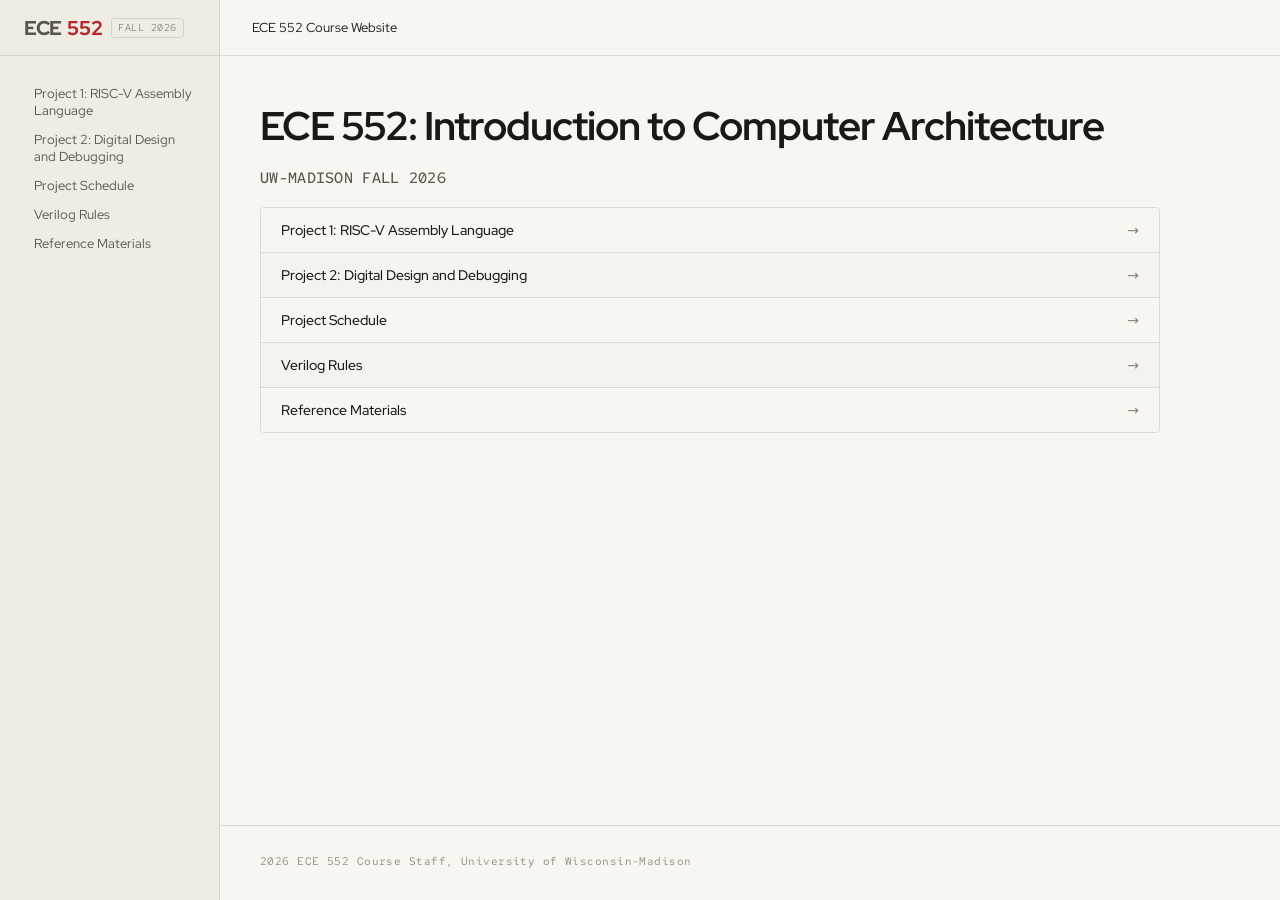
==== index.html @ 8eda38bb "Deploy from riscv32i-arch-course-site@b72f153393881d9b7162bbdcd47a2f769a0eafea" ====
<!doctype html>
<html lang="en">
    <head>
        <meta charset="utf-8">
        <meta name="viewport" content="width=device-width, initial-scale=1.0">
        <title>ECE 552 Course Website</title>
        <link rel="stylesheet" href="/styles/site.css">

        <link rel="preconnect" href="https://fonts.googleapis.com">
        <link rel="preconnect" href="https://fonts.gstatic.com" crossorigin>
        <link href="https://fonts.googleapis.com/css2?family=Red+Hat+Display:ital,wght@0,300;0,400;0,500;0,600;0,700;0,800;1,500;1,600&family=Red+Hat+Mono:wght@300;400;500;600&display=swap" rel="stylesheet">
    </head>

    <body>
        <div class="wa-docs-shell">
            <aside class="wa-docs-rail">
                
                <div class="wa-docs-rail-head">
                    <a class="wa-wordmark" href="/"><span class="wisc">ECE</span><span class="arch">552</span></a>
                    <span class="wa-docs-rail-version">Fall 2026</span>
                </div>

                
                <button type="button" class="wa-docs-disclosure-summary" aria-expanded="false" aria-controls="wa-docs-rail-nav" data-disclosure>
                    <span class="wa-docs-disclosure-label">ECE 552 Course Website</span>
                    <span class="wa-docs-disclosure-icon" aria-hidden="true">+</span>
                </button>

                <nav id="wa-docs-rail-nav" class="wa-docs-rail-nav" aria-label="ECE 552 Course Website" data-mobile-hidden>
                    
                    
                    <a class="wa-docs-rail-link" href="/project1/">Project 1: RISC-V Assembly Language</a>
                    
                    <a class="wa-docs-rail-link" href="/project2/">Project 2: Digital Design and Debugging</a>
                    
                    <a class="wa-docs-rail-link" href="/schedule/">Project Schedule</a>
                    <a class="wa-docs-rail-link" href="/rules/">Verilog Rules</a>
                    <a class="wa-docs-rail-link" href="/html/reference.html">Reference Materials</a>
                </nav>
            </aside>

            <main class="wa-docs-main">
                <div class="wa-docs-topbar">
                    <div class="wa-docs-breadcrumb">
                        
                        <span class="crumb-cur">ECE 552 Course Website</span>
                    </div>
                    
                </div>

                <div class="wa-docs-content is-single-column">
                    <article class="wa-docs-article">
                        
                        <h1 class="wa-docs-h1">ECE 552: Introduction to Computer Architecture</h1>
                        <p class="wa-docs-page-tag">UW-Madison Fall 2026</p>

                        
<div class="wa-docs-quicklinks">
    
    <a class="wa-docs-quicklinks-row" href="/project1/">
        <span class="label">Project 1: RISC-V Assembly Language</span>
        <span class="arrow" aria-hidden="true">&rarr;</span>
    </a>
    
    <a class="wa-docs-quicklinks-row" href="/project2/">
        <span class="label">Project 2: Digital Design and Debugging</span>
        <span class="arrow" aria-hidden="true">&rarr;</span>
    </a>
    

    <a class="wa-docs-quicklinks-row" href="/schedule/">
        <span class="label">Project Schedule</span>
        <span class="arrow" aria-hidden="true">&rarr;</span>
    </a>

    <a class="wa-docs-quicklinks-row" href="/rules/">
        <span class="label">Verilog Rules</span>
        <span class="arrow" aria-hidden="true">&rarr;</span>
    </a>

    <a class="wa-docs-quicklinks-row" href="/html/reference.html">
        <span class="label">Reference Materials</span>
        <span class="arrow" aria-hidden="true">&rarr;</span>
    </a>
</div>


                        
                    </article>

                    
                </div>

                <footer class="wa-docs-footer">
                    <p>2026 ECE 552 Course Staff, University of Wisconsin-Madison</p>
                </footer>
            </main>
        </div>

        
        <script>
            (function () {
                var btn = document.querySelector('[data-disclosure]');
                var nav = document.getElementById('wa-docs-rail-nav');
                if (!btn || !nav) return;
                btn.addEventListener('click', function () {
                    var hidden = nav.hasAttribute('data-mobile-hidden');
                    if (hidden) {
                        nav.removeAttribute('data-mobile-hidden');
                    } else {
                        nav.setAttribute('data-mobile-hidden', '');
                    }
                    btn.setAttribute('aria-expanded', hidden ? 'true' : 'false');
                    btn.querySelector('.wa-docs-disclosure-icon').textContent = hidden ? '×' : '+';
                });
            })();
        </script>
    </body>
</html>
---- styles/site.css ----
/*
 * The ECE 552 site's stylesheet. Hand-written and shipped as-is: it is
 * passthrough-copied by eleventy.config.js, so there is no CSS build step
 * and no generated file to keep in sync.
 *
 * The design is a documentation shell -- sticky left rail of page links, a
 * breadcrumb topbar, a measured article column, and a sticky "on this page"
 * table of contents -- over a warm paper/ink palette with a Wisconsin red
 * accent. Structure is carried by hairlines and the type scale; there are
 * deliberately no cards, shadows or fills beyond the callout tints.
 *
 * Class vocabulary is shared with the markup in _includes/project.njk. Three
 * class names are not ours to rename: .instructions-box (emitted by
 * markdown-it-container for `::: instructions-box` blocks), .table-scroll
 * (emitted by the table renderer override in eleventy.config.js) and .line
 * (emitted by Shiki).
 */

/* ── design tokens ───────────────────────────────────────────── */
:root {
  --red: #b8252b;

  --ink: #1a1916;
  --ink-mute: #5a554e;
  --ink-faint: #8a857c;
  --paper: #f8f6f1;
  --paper-2: #efece4;
  --rule: rgba(26, 25, 22, 0.12);
  --rule-strong: rgba(26, 25, 22, 0.22);

  --red-tint: rgba(184, 37, 43, 0.03);
  --red-wash: rgba(184, 37, 43, 0.08);
  --red-edge: rgba(184, 37, 43, 0.35);
  --code-fill: rgba(26, 25, 22, 0.06);

  --sans: "Red Hat Display", system-ui, -apple-system, BlinkMacSystemFont, sans-serif;
  --mono: "Red Hat Mono", ui-monospace, SFMono-Regular, Menlo, monospace;

  /* Shared height of the two boxes that make up the page's header band:
     the rail's wordmark head and the main column's breadcrumb topbar. Both
     are min-height: var(--head-h) with box-sizing: border-box, so their
     bottom hairlines land on the same pixel row and read as one unbroken
     rule across the page. Neither box may set vertical padding large
     enough to grow past it. */
  --head-h: 56px;
}

* { box-sizing: border-box; }

html, body { margin: 0; padding: 0; min-height: 100%; }
html { scroll-behavior: smooth; }

body {
  background: var(--paper);
  color: var(--ink);
  font-family: var(--sans);
  -webkit-font-smoothing: antialiased;
  overflow-x: hidden;
}

a { color: inherit; }

/* ── wordmark ────────────────────────────────────────────────── */
.wa-wordmark {
  font-family: var(--sans);
  font-weight: 800;
  font-size: 20px;
  letter-spacing: -0.02em;
  line-height: 1;
  display: inline-flex;
  align-items: baseline;
  gap: 0.28em;
  text-decoration: none;
}
.wa-wordmark > .wisc { color: var(--ink-mute); }
.wa-wordmark > .arch { color: var(--red); }

/* ── docs shell ──────────────────────────────────────────────── */
.wa-docs-shell {
  width: 100%;
  min-height: 100vh;
  background: var(--paper);
  color: var(--ink);
  display: flex;
}

/* left rail */
.wa-docs-rail {
  width: 240px;
  flex-shrink: 0;
  background: var(--paper-2);
  border-right: 1px solid var(--rule);
  /* No padding-top: the rail head is the first child and has to start at
     y=0 so its bottom hairline lines up with the topbar's. */
  padding: 0 0 60px;
  position: sticky;
  top: 0;
  /* align-self keeps this a sticky box of its own rather than a stretched
     flex item, so its height has to be stated: without min-height the
     panel and its right hairline stop after the last nav link. Pinned at
     top: 0 with min == max == 100vh, it covers the viewport at every
     scroll position and scrolls internally when the nav outgrows it. */
  align-self: flex-start;
  min-height: 100vh;
  max-height: 100vh;
  overflow-y: auto;
}
.wa-docs-rail-head {
  display: flex;
  align-items: center;
  gap: 9px;
  min-height: var(--head-h);
  padding: 0 24px;
  border-bottom: 1px solid var(--rule);
  margin-bottom: 24px;
}
/* Term badge, inline to the right of the wordmark rather than stacked
   under it -- stacking is what made the rail head twice the topbar's
   height. A hairline outline, no fill: the same structure-by-rules
   treatment as the rest of the shell. 10px text on a 1 line-height plus
   4px/1px of padding and border makes it exactly 20px tall, matching the
   wordmark's own line box, so the row centres cleanly. */
.wa-docs-rail-version {
  font-family: var(--mono);
  font-size: 10px;
  line-height: 1;
  color: var(--ink-faint);
  letter-spacing: 0.05em;
  text-transform: uppercase;
  white-space: nowrap;
  padding: 4px 6px;
  border: 1px solid var(--rule);
  border-radius: 3px;
}
.wa-docs-rail-nav { padding: 0 16px 0 22px; }
.wa-docs-rail-link {
  display: block;
  padding: 5px 10px;
  border-radius: 3px;
  font-size: 13px;
  color: var(--ink-mute);
  margin-bottom: 2px;
  border-left: 2px solid transparent;
  text-decoration: none;
}
.wa-docs-rail-link:hover,
.wa-docs-rail-link:focus-visible { color: var(--ink); outline: none; }
.wa-docs-rail-link.is-active {
  color: var(--ink);
  background: var(--red-wash);
  border-left-color: var(--red);
  font-weight: 600;
}

/* main column */
.wa-docs-main { flex: 1; min-width: 0; display: flex; flex-direction: column; }

/* top bar */
.wa-docs-topbar {
  display: flex;
  align-items: center;
  justify-content: space-between;
  gap: 16px;
  /* Height comes from --head-h, not from padding, so it stays locked to
     the rail head; the 8px is only a floor for a breadcrumb that wraps. */
  min-height: var(--head-h);
  padding: 8px 48px;
  border-bottom: 1px solid var(--rule);
  font-size: 13px;
  position: sticky;
  top: 0;
  background: var(--paper);
  z-index: 10;
}
.wa-docs-breadcrumb {
  display: flex;
  align-items: center;
  gap: 16px;
  min-width: 0;
  color: var(--ink-mute);
}
.wa-docs-breadcrumb .crumb-mono {
  font-family: var(--mono);
  font-size: 11px;
  color: var(--ink-faint);
  white-space: nowrap;
}
.wa-docs-breadcrumb .crumb-sep { color: var(--ink-faint); }
.wa-docs-breadcrumb .crumb-cur {
  color: var(--ink);
  overflow: hidden;
  text-overflow: ellipsis;
  white-space: nowrap;
}

.wa-docs-topbar-right {
  display: flex;
  gap: 14px;
  align-items: center;
}
.wa-docs-topbar-link {
  color: var(--ink-mute);
  text-decoration: none;
  font-size: 13px;
  white-space: nowrap;
}
.wa-docs-topbar-link:hover,
.wa-docs-topbar-link:focus-visible { color: var(--ink); outline: none; }

/* two-col content */
.wa-docs-content {
  flex: 1;
  display: grid;
  grid-template-columns: minmax(0, 1fr) 200px;
  gap: 48px;
  padding: 56px 56px 80px;
}
.wa-docs-content.is-single-column { grid-template-columns: minmax(0, 1fr); }

/* 900px, not the 760px this started at. The pages are instruction-format
   diagrams, opcode tables and SystemVerilog listings rather than prose, and
   760px forced most of them to scroll. The fixed chrome around the article
   is 600px (240 rail + 2x56 page padding + 48 gap + 200 contents), so the
   cap only binds from ~1500px up; at 1440x900 the column simply fills the
   840px that are left, and at 1728 it settles at 900 with the slack going
   to the right margin. Above 900 the 44px h1 starts to look small against
   its own measure and body text passes ~120 characters a line. */
.wa-docs-article {
  min-width: 0;
  max-width: 900px;
}

/* page header */
.wa-docs-page-tag {
  font-family: var(--mono);
  font-size: 11px;
  font-weight: 500;
  letter-spacing: 0.02em;
  text-transform: uppercase;
  color: var(--red);
  margin: 0 0 36px;
}

.wa-docs-h1 {
  font-size: 44px;
  font-weight: 700;
  letter-spacing: -0.025em;
  line-height: 1.1;
  margin: 0 0 18px;
  text-wrap: balance;
}

/* draft banner -- project pages whose front matter is still draft: true.
   Sticks under the topbar so it stays visible while reading. */
.draft-banner {
  position: sticky;
  top: 0;
  z-index: 9;
  margin: 0 0 32px;
  padding: 10px 16px;
  border-radius: 2px;
  background: var(--red);
  color: var(--paper);
  font-family: var(--mono);
  font-size: 11px;
  font-weight: 600;
  letter-spacing: 0.12em;
  text-transform: uppercase;
  text-align: center;
}

/* ── markdown content inside .wa-docs-article ───────────────── */
.wa-docs-article h2 {
  font-size: 26px;
  font-weight: 700;
  margin: 48px 0 16px;
  letter-spacing: -0.015em;
  line-height: 1.2;
  padding-bottom: 10px;
  border-bottom: 1px solid var(--rule);
  color: var(--ink);
  scroll-margin-top: 88px;
  text-wrap: balance;
}
.wa-docs-article h3 {
  font-size: 19px;
  font-weight: 600;
  margin: 32px 0 12px;
  letter-spacing: -0.01em;
  color: var(--ink);
  scroll-margin-top: 88px;
  text-wrap: balance;
}
.wa-docs-article h4 {
  font-size: 15px;
  font-weight: 600;
  margin: 24px 0 10px;
  color: var(--ink);
  scroll-margin-top: 88px;
}
.wa-docs-article p {
  font-size: 15px;
  line-height: 1.65;
  color: var(--ink-mute);
  margin: 0 0 16px;
  text-wrap: pretty;
}
.wa-docs-article a {
  color: var(--red);
  text-decoration: none;
  border-bottom: 1px solid var(--red-edge);
}
.wa-docs-article a:hover,
.wa-docs-article a:focus-visible { border-bottom-color: var(--red); outline: none; }
.wa-docs-article ul,
.wa-docs-article ol {
  font-size: 15px;
  line-height: 1.65;
  color: var(--ink-mute);
  margin: 0 0 16px;
  padding-left: 24px;
}
.wa-docs-article li { margin-bottom: 6px; }
.wa-docs-article li > p { margin: 0 0 8px; }
.wa-docs-article code {
  font-family: var(--mono);
  font-size: 13px;
  background: var(--code-fill);
  padding: 1px 6px;
  border-radius: 3px;
  color: var(--ink);
}
.wa-docs-article blockquote {
  border-left: 3px solid var(--red);
  padding: 4px 16px;
  margin: 0 0 16px;
  color: var(--ink-mute);
  background: var(--red-tint);
}
/* Shiki writes its own token colors inline; the theme's background is
   remapped to --paper-2 in eleventy.config.js so this frame matches. */
.wa-docs-article pre {
  font-family: var(--mono);
  font-size: 13px;
  background: var(--paper-2);
  border: 1px solid var(--rule);
  border-radius: 4px;
  padding: 14px 16px;
  margin: 0 0 20px;
  overflow-x: auto;
  line-height: 1.55;
}
.wa-docs-article pre code {
  background: none;
  padding: 0;
  border-radius: 0;
  font-size: inherit;
  color: inherit;
}
/* Wide tables scroll inside the measure rather than widening the page. */
.table-scroll {
  margin: 0 0 20px;
  overflow-x: auto;
  overflow-y: hidden;
}
.wa-docs-article table {
  border-collapse: collapse;
  width: 100%;
  font-size: 14px;
  margin: 0;
}
.wa-docs-article th,
.wa-docs-article td {
  text-align: left;
  padding: 8px 12px;
  border-bottom: 1px solid var(--rule);
  vertical-align: top;
}
.wa-docs-article th {
  font-family: var(--mono);
  font-size: 11px;
  text-transform: uppercase;
  letter-spacing: 0.05em;
  color: var(--ink-faint);
  font-weight: 500;
  white-space: nowrap;
}
.wa-docs-article img {
  max-width: 100%;
  height: auto;
  border-radius: 4px;
  border: 1px solid var(--rule);
}
.wa-docs-article hr {
  border: 0;
  border-top: 1px solid var(--rule);
  margin: 32px 0;
}

/* instructions-box container (::: instructions-box) */
.wa-docs-article .instructions-box {
  border: 1px solid var(--rule);
  border-left: 3px solid var(--red);
  border-radius: 4px;
  padding: 20px 24px 4px;
  background: var(--red-tint);
  margin: 0 0 32px;
}
.wa-docs-article .instructions-box > h2:first-child,
.wa-docs-article .instructions-box > h3:first-child {
  margin-top: 0;
  border-bottom: none;
  padding-bottom: 0;
}

/* ── homepage page list ─────────────────────────────────────── */
/* These live inside .wa-docs-article, so every rule that has to beat the
   article's generic red link styling is scoped to it. */
.wa-docs-article .wa-docs-quicklinks {
  border: 1px solid var(--rule);
  border-radius: 4px;
  overflow: hidden;
  margin-top: 8px;
}
.wa-docs-article .wa-docs-quicklinks-row {
  display: grid;
  grid-template-columns: minmax(0, 1fr) 24px;
  gap: 16px;
  align-items: center;
  padding: 13px 20px;
  text-decoration: none;
  border: 0;
  border-bottom: 1px solid var(--rule);
  background: var(--paper);
  font-size: 14px;
  color: var(--ink);
}
.wa-docs-article .wa-docs-quicklinks-row:nth-child(even) { background: rgba(26, 25, 22, 0.012); }
.wa-docs-article .wa-docs-quicklinks-row:last-child { border-bottom: none; }
.wa-docs-article .wa-docs-quicklinks-row:hover,
.wa-docs-article .wa-docs-quicklinks-row:focus-visible {
  background: var(--red-wash);
  color: var(--red);
  outline: none;
}
.wa-docs-article .wa-docs-quicklinks-row .label { font-weight: 500; }
.wa-docs-article .wa-docs-quicklinks-row .arrow { color: var(--ink-faint); text-align: right; }
.wa-docs-article .wa-docs-quicklinks-row:hover .arrow,
.wa-docs-article .wa-docs-quicklinks-row:focus-visible .arrow { color: var(--red); }

/* ── reference-material rows ────────────────────────────────── */
.wa-docs-article .download-link {
  margin: 0;
  font-size: 15px;
  font-weight: 500;
}
.wa-docs-article .download-link a {
  display: block;
  padding: 12px 0;
  border: 0;
  border-bottom: 1px solid var(--rule);
  color: var(--ink);
}
.wa-docs-article .download-link:last-child a { border-bottom: none; }
.wa-docs-article .download-link a:hover,
.wa-docs-article .download-link a:focus-visible { color: var(--red); }

/* ── prev / next pager ──────────────────────────────────────── */
.wa-docs-article .wa-docs-prev-next {
  display: grid;
  grid-template-columns: 1fr 1fr;
  gap: 16px;
  margin-top: 56px;
}
.wa-docs-article .wa-docs-prev-next a {
  display: block;
  padding: 18px 20px;
  border: 1px solid var(--rule);
  border-radius: 4px;
  text-decoration: none;
  color: var(--ink);
  font-size: 15px;
  font-weight: 600;
}
.wa-docs-article .wa-docs-prev-next a:hover,
.wa-docs-article .wa-docs-prev-next a:focus-visible { border-color: var(--rule-strong); outline: none; }
.wa-docs-article .wa-docs-prev-next .next { text-align: right; grid-column: 2; }
.wa-docs-article .wa-docs-prev-next .arrow {
  font-family: var(--mono);
  font-weight: 500;
  color: var(--ink-faint);
}

/* ── on-this-page table of contents ─────────────────────────── */
.wa-docs-toc {
  position: sticky;
  top: 80px;
  align-self: flex-start;
  padding-top: 4px;
}
.wa-docs-toc .h {
  font-family: var(--mono);
  font-size: 10px;
  font-weight: 500;
  color: var(--ink-faint);
  letter-spacing: 0.08em;
  text-transform: uppercase;
  margin-bottom: 12px;
}
.wa-docs-toc-list {
  display: flex;
  flex-direction: column;
  gap: 2px;
  list-style: none;
  margin: 0;
  padding: 0 0 0 12px;
  border-left: 1px solid var(--rule);
}
.wa-docs-toc-list > li { margin: 0; }
.wa-docs-toc-list a {
  display: block;
  font-size: 12.5px;
  color: var(--ink-mute);
  text-decoration: none;
  padding: 4px 0;
}
.wa-docs-toc-list a:hover,
.wa-docs-toc-list a:focus-visible { color: var(--ink); outline: none; }
.wa-docs-toc-list details { margin: 0; }
.wa-docs-toc-list details > summary {
  list-style: none;
  cursor: pointer;
  display: block;
  padding: 4px 0;
  font-size: 12.5px;
  color: var(--ink-mute);
}
.wa-docs-toc-list details > summary::-webkit-details-marker { display: none; }
.wa-docs-toc-list details > summary a {
  display: inline;
  padding: 0;
  color: inherit;
  text-decoration: none;
}
.wa-docs-toc-sublist {
  list-style: none;
  padding: 0 0 0 12px;
  margin: 4px 0 8px;
  border-left: 1px solid var(--rule);
}
.wa-docs-toc-sublist li { margin: 0; }
.wa-docs-toc-sublist a {
  display: block;
  padding: 3px 0 3px 8px;
  font-size: 12px;
  color: var(--ink-faint);
}

/* ── footer ─────────────────────────────────────────────────── */
.wa-docs-footer {
  padding: 32px 56px 36px;
  border-top: 1px solid var(--rule);
  font-family: var(--mono);
  font-size: 11px;
  color: var(--ink-faint);
  letter-spacing: 0.04em;
}
.wa-docs-footer p { margin: 0; }

/* mobile nav disclosure button -- hidden by default (desktop) */
.wa-docs-disclosure-summary {
  display: none;
  appearance: none;
  background: transparent;
  border: 0;
  width: 100%;
  text-align: left;
  font: inherit;
  color: inherit;
  cursor: pointer;
}

/* ── responsive ─────────────────────────────────────────────── */
/* The narrow-desktop tier trades chrome for column: a 20px-narrower rail
   and tighter page padding buy the article ~60px back. It used to start at
   1100px, which was fine while the article was capped at 760px -- below
   that the cap never bound and the tier only affected margins. With a
   900px cap the article is space-limited all the way up to ~1500px, so the
   trade is worth making sooner. 1280px is where the roomy desktop chrome
   (600px of it) would otherwise squeeze the column under ~680px, which is
   about the narrowest the wider opcode tables read at. */
@media (max-width: 1280px) {
  .wa-docs-rail { width: 220px; }
  .wa-docs-topbar { padding: 8px 32px; }
  .wa-docs-content { padding: 48px 40px 64px; gap: 40px; }
  .wa-docs-h1 { font-size: 40px; }
  .wa-docs-footer { padding: 28px 40px 32px; }
}

@media (max-width: 860px) {
  .wa-docs-shell { flex-direction: column; }
  .wa-docs-rail {
    width: 100%;
    min-height: 0;
    max-height: none;
    position: relative;
    top: auto;
    border-right: none;
    border-bottom: 1px solid var(--rule);
    padding: 0 0 24px;
    overflow-y: visible;
  }
  .wa-docs-rail-head { padding: 0 28px; margin-bottom: 18px; }
  .wa-docs-rail-nav { padding: 8px 16px 16px 28px; }

  .wa-docs-topbar { padding: 8px 28px; }

  .wa-docs-content,
  .wa-docs-content.is-single-column {
    grid-template-columns: 1fr;
    padding: 40px 28px 56px;
    gap: 32px;
  }
  .wa-docs-article { max-width: 100%; }
  .wa-docs-toc { display: none; }
  .wa-docs-h1 { font-size: 36px; }
  .wa-docs-article .wa-docs-prev-next { grid-template-columns: 1fr; }
  .wa-docs-article .wa-docs-prev-next .next { text-align: left; grid-column: 1; }
  .wa-docs-footer { padding: 24px 28px; }

  /* show disclosure button on mobile */
  .wa-docs-disclosure-summary {
    display: flex;
    align-items: center;
    justify-content: space-between;
    gap: 12px;
    padding: 14px 28px;
    margin: 0;
    font-family: var(--mono);
    font-size: 11px;
    font-weight: 500;
    color: rgba(26, 25, 22, 0.55);
    letter-spacing: 0.08em;
    text-transform: uppercase;
    border-top: 1px solid rgba(26, 25, 22, 0.08);
  }
  .wa-docs-disclosure-label {
    overflow: hidden;
    text-overflow: ellipsis;
    white-space: nowrap;
  }
  .wa-docs-disclosure-icon {
    font-size: 18px;
    line-height: 1;
    font-weight: 300;
    color: rgba(26, 25, 22, 0.45);
  }
  .wa-docs-rail-nav[data-mobile-hidden] { display: none; }
}

@media (max-width: 560px) {
  /* Phone viewports get a shorter header band; the rail head and the
     topbar are stacked here, so 56px twice is a lot of chrome to scroll
     past. 48px still clears the 20px wordmark and its badge. */
  :root { --head-h: 48px; }
  .wa-docs-rail-head { padding: 0 18px; }
  .wa-docs-rail-nav { padding: 8px 12px 12px 18px; }
  .wa-docs-disclosure-summary { padding: 14px 18px; }
  .wa-docs-topbar { padding: 8px 18px; gap: 10px; }
  .wa-docs-topbar-link { font-size: 12px; }
  .wa-docs-content,
  .wa-docs-content.is-single-column { padding: 32px 18px 48px; gap: 24px; }
  .wa-docs-h1 { font-size: 30px; margin-bottom: 14px; }
  .wa-docs-article .instructions-box { padding: 16px 18px 4px; }
  .wa-docs-article .wa-docs-quicklinks-row { padding: 14px 16px; }
  .wa-docs-footer { padding: 20px 18px; font-size: 10.5px; }
}
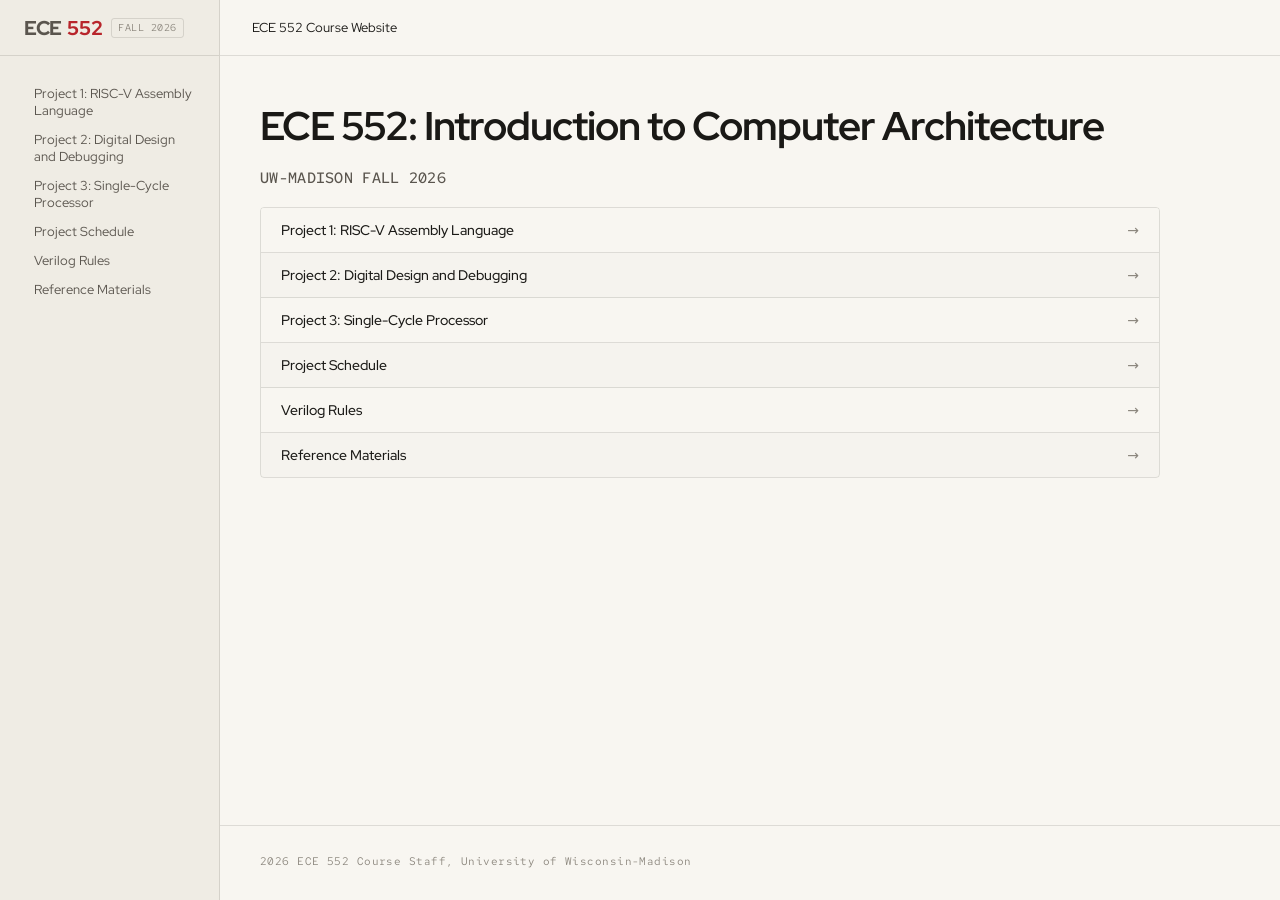
==== commit f9e332a5: "Deploy from riscv32i-arch-course-site@7d14f218cf69f2383c5db7f2ab33e2f9c0ee6821" ====
--- a/index.html
+++ b/index.html
@@ -37,6 +37,8 @@
                     
                     <a class="wa-docs-rail-link" href="/project2/">Project 2: Digital Design and Debugging</a>
                     
+                    <a class="wa-docs-rail-link" href="/project3/">Project 3: Single-Cycle Processor</a>
+                    
                     <a class="wa-docs-rail-link" href="/schedule/">Project Schedule</a>
                     <a class="wa-docs-rail-link" href="/rules/">Verilog Rules</a>
                     <a class="wa-docs-rail-link" href="/html/reference.html">Reference Materials</a>
@@ -68,6 +70,11 @@
     
     <a class="wa-docs-quicklinks-row" href="/project2/">
         <span class="label">Project 2: Digital Design and Debugging</span>
+        <span class="arrow" aria-hidden="true">&rarr;</span>
+    </a>
+    
+    <a class="wa-docs-quicklinks-row" href="/project3/">
+        <span class="label">Project 3: Single-Cycle Processor</span>
         <span class="arrow" aria-hidden="true">&rarr;</span>
     </a>
     
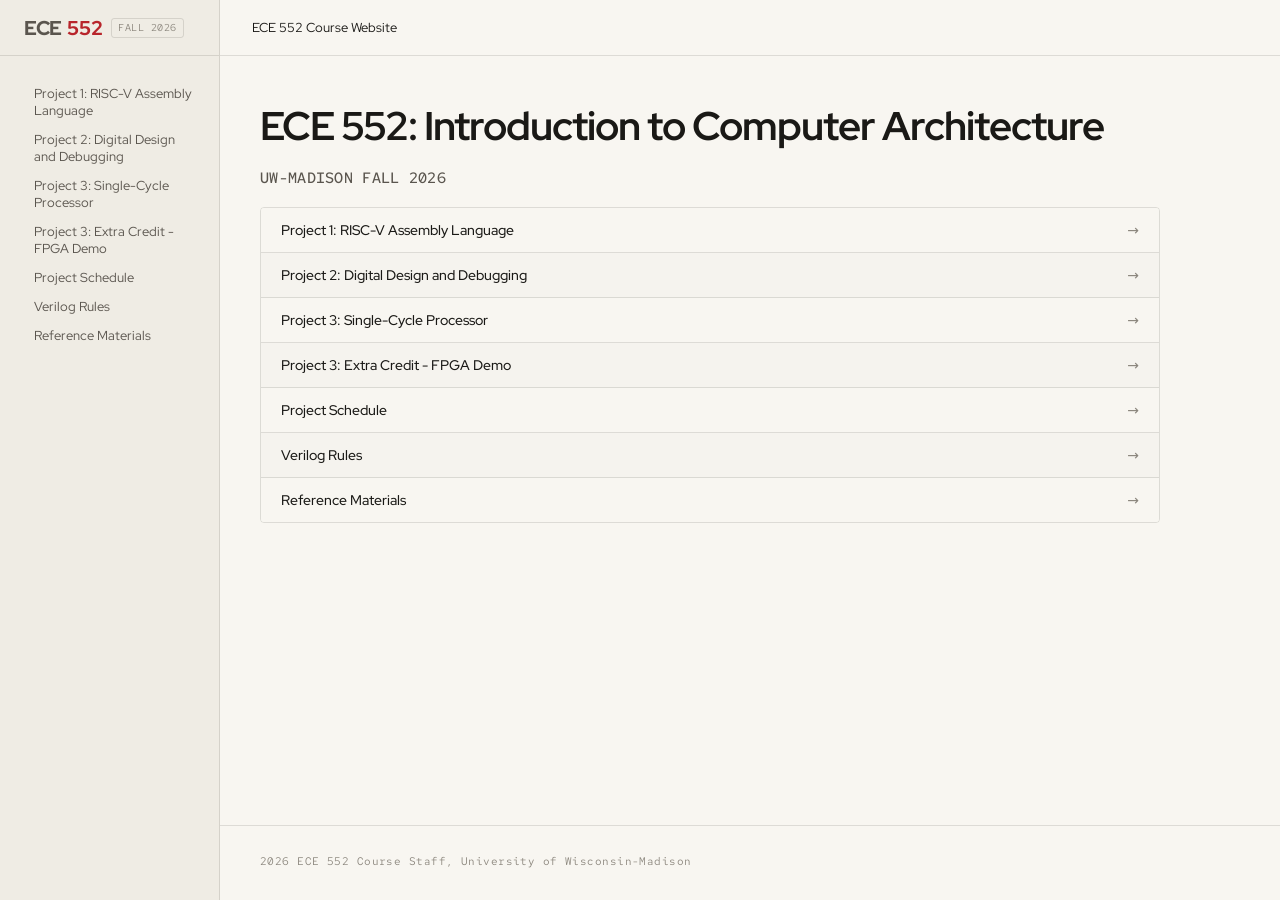
==== commit 9c42331a: "Deploy from riscv32i-arch-course-site@a34adff5537d3bffc76de00ffdca94da51eb260a" ====
--- a/index.html
+++ b/index.html
@@ -39,6 +39,8 @@
                     
                     <a class="wa-docs-rail-link" href="/project3/">Project 3: Single-Cycle Processor</a>
                     
+                    <a class="wa-docs-rail-link" href="/project3_ec/">Project 3: Extra Credit - FPGA Demo</a>
+                    
                     <a class="wa-docs-rail-link" href="/schedule/">Project Schedule</a>
                     <a class="wa-docs-rail-link" href="/rules/">Verilog Rules</a>
                     <a class="wa-docs-rail-link" href="/html/reference.html">Reference Materials</a>
@@ -75,6 +77,11 @@
     
     <a class="wa-docs-quicklinks-row" href="/project3/">
         <span class="label">Project 3: Single-Cycle Processor</span>
+        <span class="arrow" aria-hidden="true">&rarr;</span>
+    </a>
+    
+    <a class="wa-docs-quicklinks-row" href="/project3_ec/">
+        <span class="label">Project 3: Extra Credit - FPGA Demo</span>
         <span class="arrow" aria-hidden="true">&rarr;</span>
     </a>
     
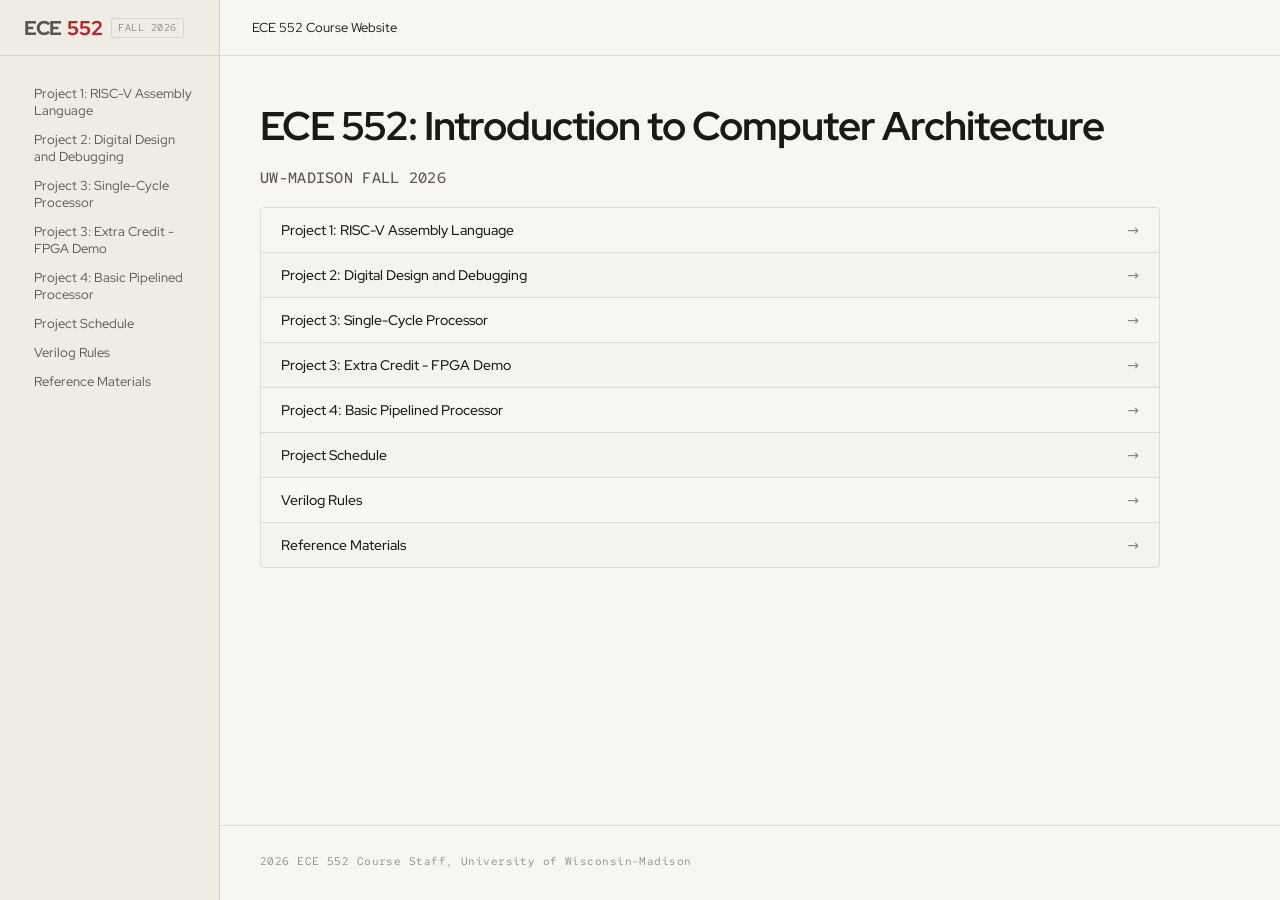
==== commit ad74f2d8: "Deploy from riscv32i-arch-course-site@7c40dd8fc6c7a0332bf5b7bd4dd234f27e5fb69e" ====
--- a/index.html
+++ b/index.html
@@ -41,6 +41,8 @@
                     
                     <a class="wa-docs-rail-link" href="/project3_ec/">Project 3: Extra Credit - FPGA Demo</a>
                     
+                    <a class="wa-docs-rail-link" href="/project4/">Project 4: Basic Pipelined Processor</a>
+                    
                     <a class="wa-docs-rail-link" href="/schedule/">Project Schedule</a>
                     <a class="wa-docs-rail-link" href="/rules/">Verilog Rules</a>
                     <a class="wa-docs-rail-link" href="/html/reference.html">Reference Materials</a>
@@ -82,6 +84,11 @@
     
     <a class="wa-docs-quicklinks-row" href="/project3_ec/">
         <span class="label">Project 3: Extra Credit - FPGA Demo</span>
+        <span class="arrow" aria-hidden="true">&rarr;</span>
+    </a>
+    
+    <a class="wa-docs-quicklinks-row" href="/project4/">
+        <span class="label">Project 4: Basic Pipelined Processor</span>
         <span class="arrow" aria-hidden="true">&rarr;</span>
     </a>
     
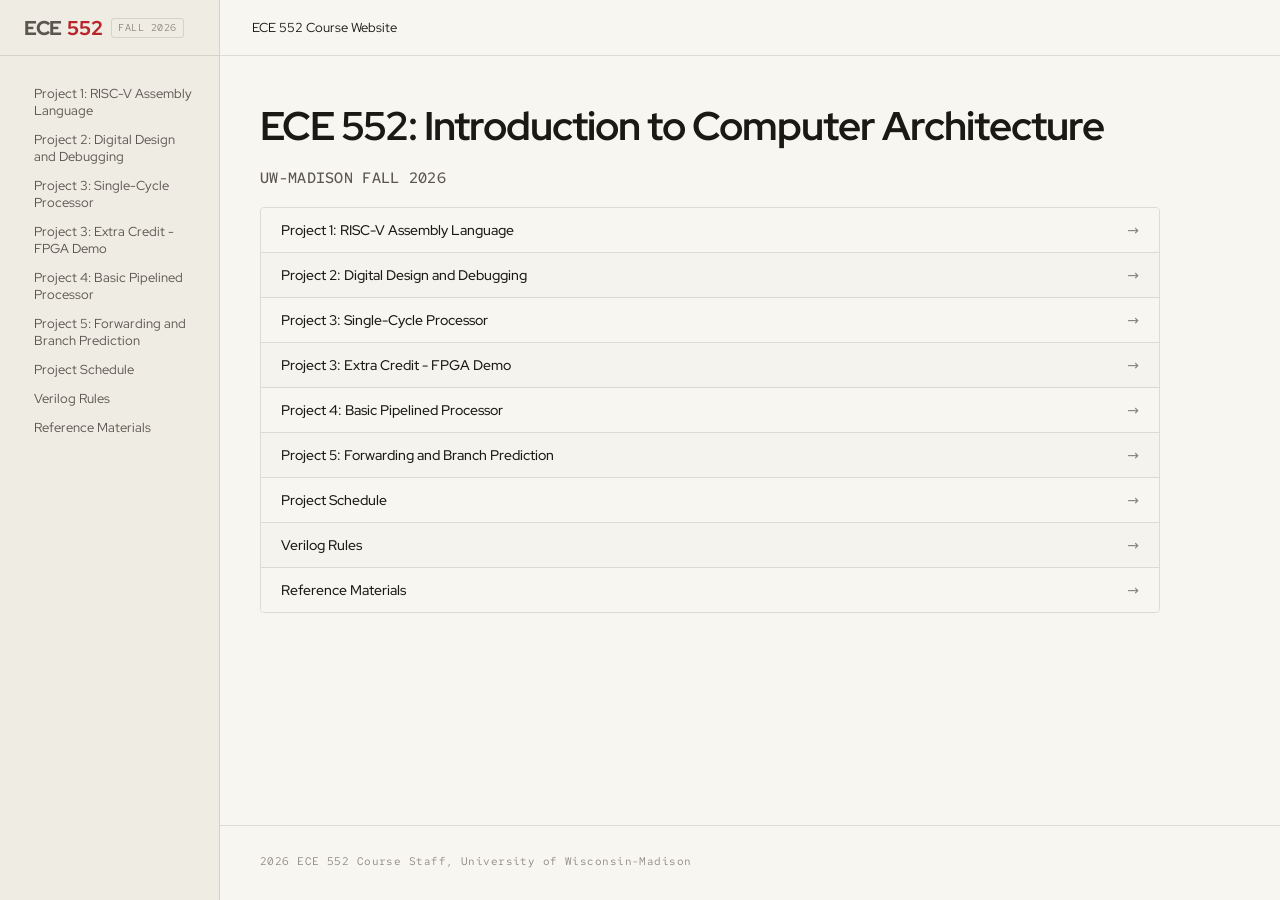
==== commit 1724a100: "Deploy from riscv32i-arch-course-site@39702c43999186aa553a76874ecd9acee77c3485" ====
--- a/index.html
+++ b/index.html
@@ -42,6 +42,8 @@
                     <a class="wa-docs-rail-link" href="/project3_ec/">Project 3: Extra Credit - FPGA Demo</a>
                     
                     <a class="wa-docs-rail-link" href="/project4/">Project 4: Basic Pipelined Processor</a>
+                    
+                    <a class="wa-docs-rail-link" href="/project5/">Project 5: Forwarding and Branch Prediction</a>
                     
                     <a class="wa-docs-rail-link" href="/schedule/">Project Schedule</a>
                     <a class="wa-docs-rail-link" href="/rules/">Verilog Rules</a>
@@ -89,6 +91,11 @@
     
     <a class="wa-docs-quicklinks-row" href="/project4/">
         <span class="label">Project 4: Basic Pipelined Processor</span>
+        <span class="arrow" aria-hidden="true">&rarr;</span>
+    </a>
+    
+    <a class="wa-docs-quicklinks-row" href="/project5/">
+        <span class="label">Project 5: Forwarding and Branch Prediction</span>
         <span class="arrow" aria-hidden="true">&rarr;</span>
     </a>
     
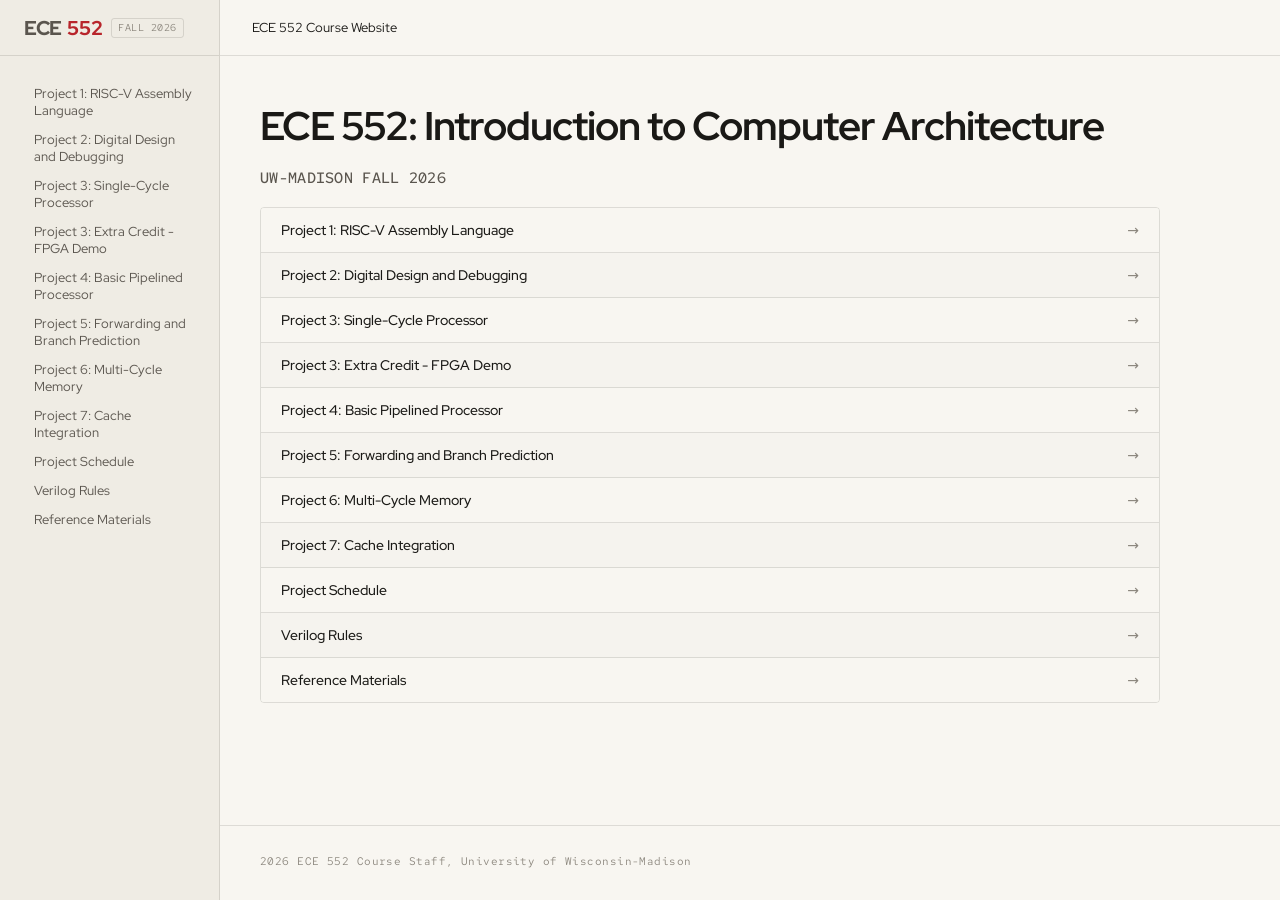
==== commit 1a0e0f62: "Deploy from riscv32i-arch-course-site@433fcac3fbbcf64a669ff3a7e1808d342a9a7e60" ====
--- a/index.html
+++ b/index.html
@@ -44,6 +44,10 @@
                     <a class="wa-docs-rail-link" href="/project4/">Project 4: Basic Pipelined Processor</a>
                     
                     <a class="wa-docs-rail-link" href="/project5/">Project 5: Forwarding and Branch Prediction</a>
+                    
+                    <a class="wa-docs-rail-link" href="/project6/">Project 6: Multi-Cycle Memory</a>
+                    
+                    <a class="wa-docs-rail-link" href="/project7/">Project 7: Cache Integration</a>
                     
                     <a class="wa-docs-rail-link" href="/schedule/">Project Schedule</a>
                     <a class="wa-docs-rail-link" href="/rules/">Verilog Rules</a>
@@ -99,6 +103,16 @@
         <span class="arrow" aria-hidden="true">&rarr;</span>
     </a>
     
+    <a class="wa-docs-quicklinks-row" href="/project6/">
+        <span class="label">Project 6: Multi-Cycle Memory</span>
+        <span class="arrow" aria-hidden="true">&rarr;</span>
+    </a>
+    
+    <a class="wa-docs-quicklinks-row" href="/project7/">
+        <span class="label">Project 7: Cache Integration</span>
+        <span class="arrow" aria-hidden="true">&rarr;</span>
+    </a>
+    
 
     <a class="wa-docs-quicklinks-row" href="/schedule/">
         <span class="label">Project Schedule</span>
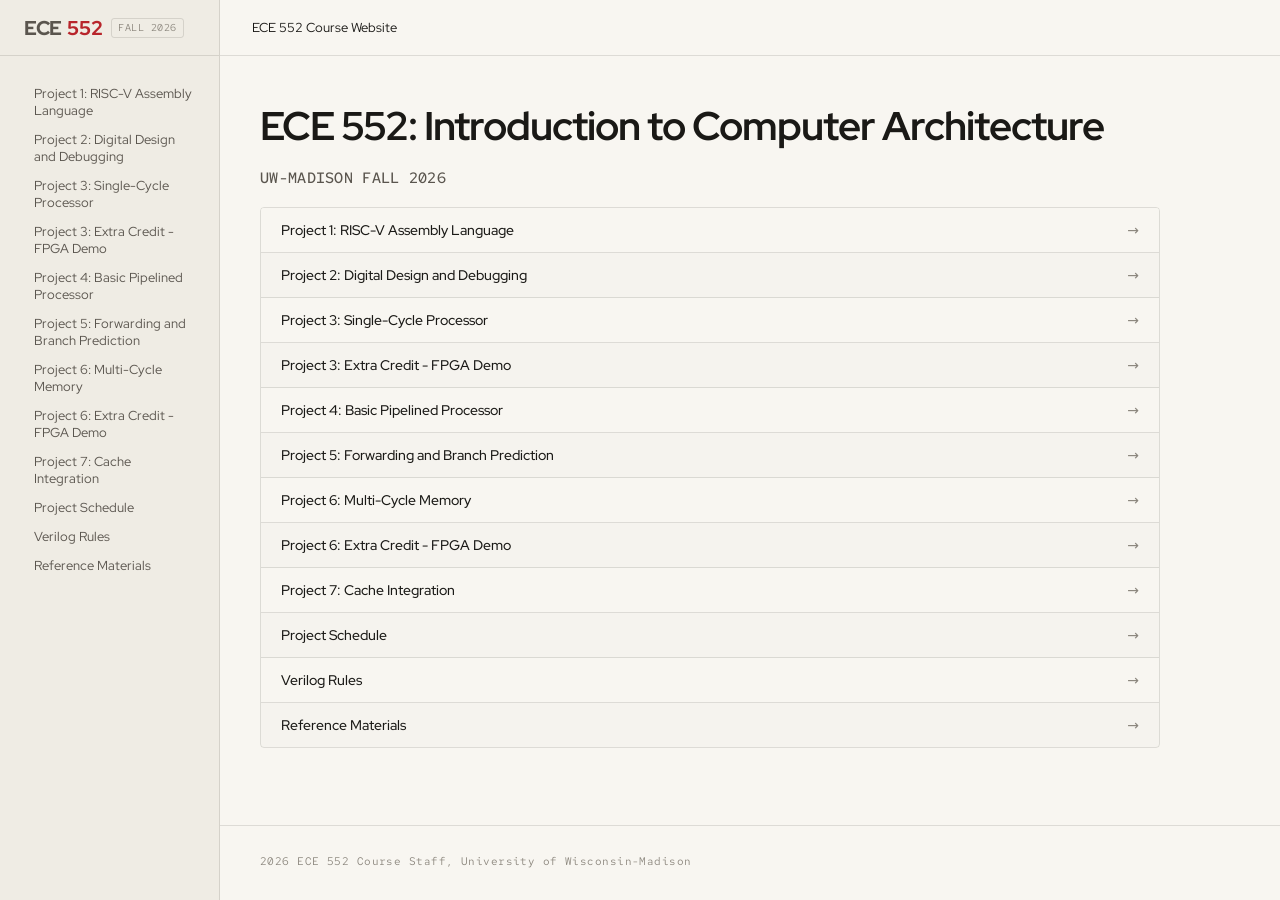
==== commit 6a5040e7: "Deploy from riscv32i-arch-course-site@58fa2f92c3d8d91bfd58fd0b6912587af953ea4a" ====
--- a/index.html
+++ b/index.html
@@ -46,6 +46,8 @@
                     <a class="wa-docs-rail-link" href="/project5/">Project 5: Forwarding and Branch Prediction</a>
                     
                     <a class="wa-docs-rail-link" href="/project6/">Project 6: Multi-Cycle Memory</a>
+                    
+                    <a class="wa-docs-rail-link" href="/project6_ec/">Project 6: Extra Credit - FPGA Demo</a>
                     
                     <a class="wa-docs-rail-link" href="/project7/">Project 7: Cache Integration</a>
                     
@@ -108,6 +110,11 @@
         <span class="arrow" aria-hidden="true">&rarr;</span>
     </a>
     
+    <a class="wa-docs-quicklinks-row" href="/project6_ec/">
+        <span class="label">Project 6: Extra Credit - FPGA Demo</span>
+        <span class="arrow" aria-hidden="true">&rarr;</span>
+    </a>
+    
     <a class="wa-docs-quicklinks-row" href="/project7/">
         <span class="label">Project 7: Cache Integration</span>
         <span class="arrow" aria-hidden="true">&rarr;</span>
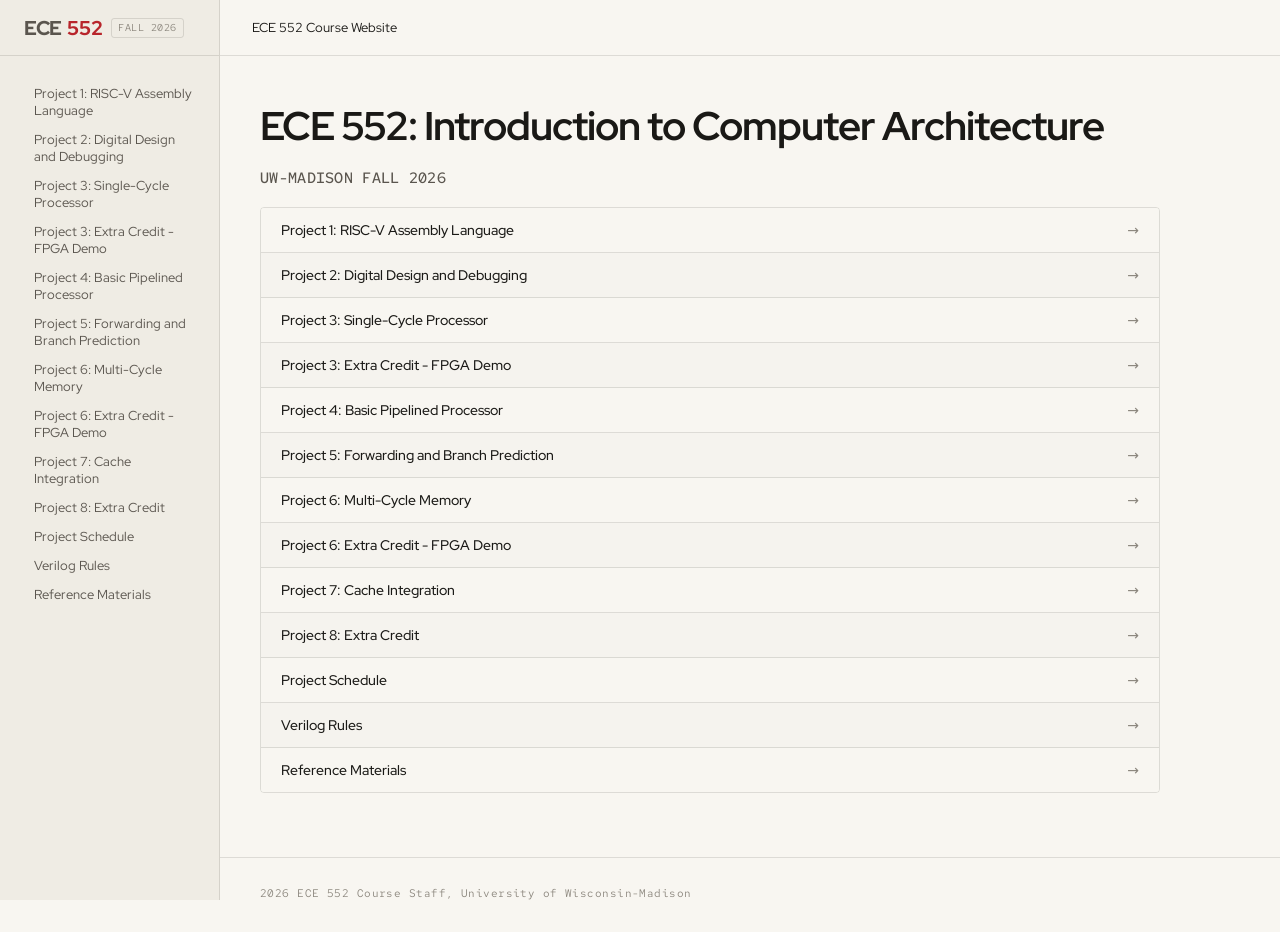
==== commit c5a36b89: "Deploy from riscv32i-arch-course-site@5afc891ee86f8a35920c6c45170eecc9b19306dd" ====
--- a/index.html
+++ b/index.html
@@ -50,6 +50,8 @@
                     <a class="wa-docs-rail-link" href="/project6_ec/">Project 6: Extra Credit - FPGA Demo</a>
                     
                     <a class="wa-docs-rail-link" href="/project7/">Project 7: Cache Integration</a>
+                    
+                    <a class="wa-docs-rail-link" href="/project8/">Project 8: Extra Credit</a>
                     
                     <a class="wa-docs-rail-link" href="/schedule/">Project Schedule</a>
                     <a class="wa-docs-rail-link" href="/rules/">Verilog Rules</a>
@@ -120,6 +122,11 @@
         <span class="arrow" aria-hidden="true">&rarr;</span>
     </a>
     
+    <a class="wa-docs-quicklinks-row" href="/project8/">
+        <span class="label">Project 8: Extra Credit</span>
+        <span class="arrow" aria-hidden="true">&rarr;</span>
+    </a>
+    
 
     <a class="wa-docs-quicklinks-row" href="/schedule/">
         <span class="label">Project Schedule</span>
